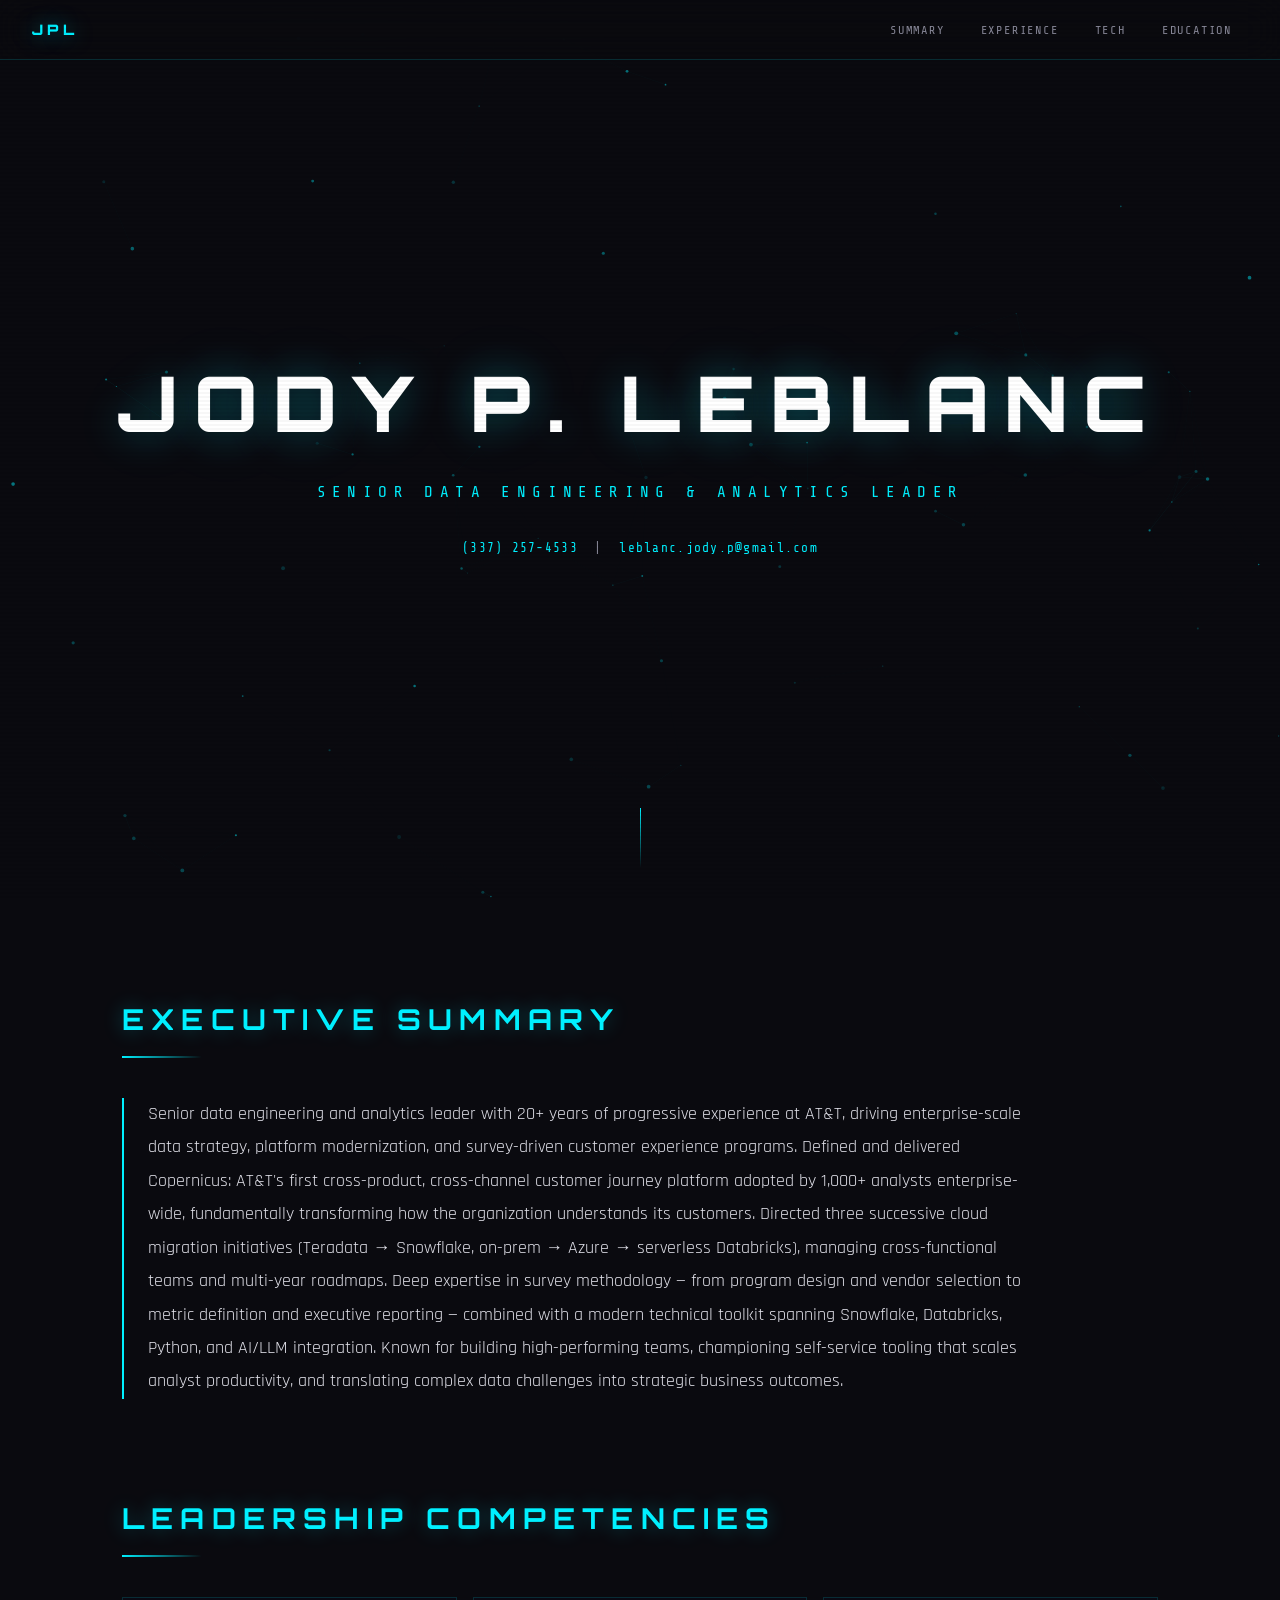
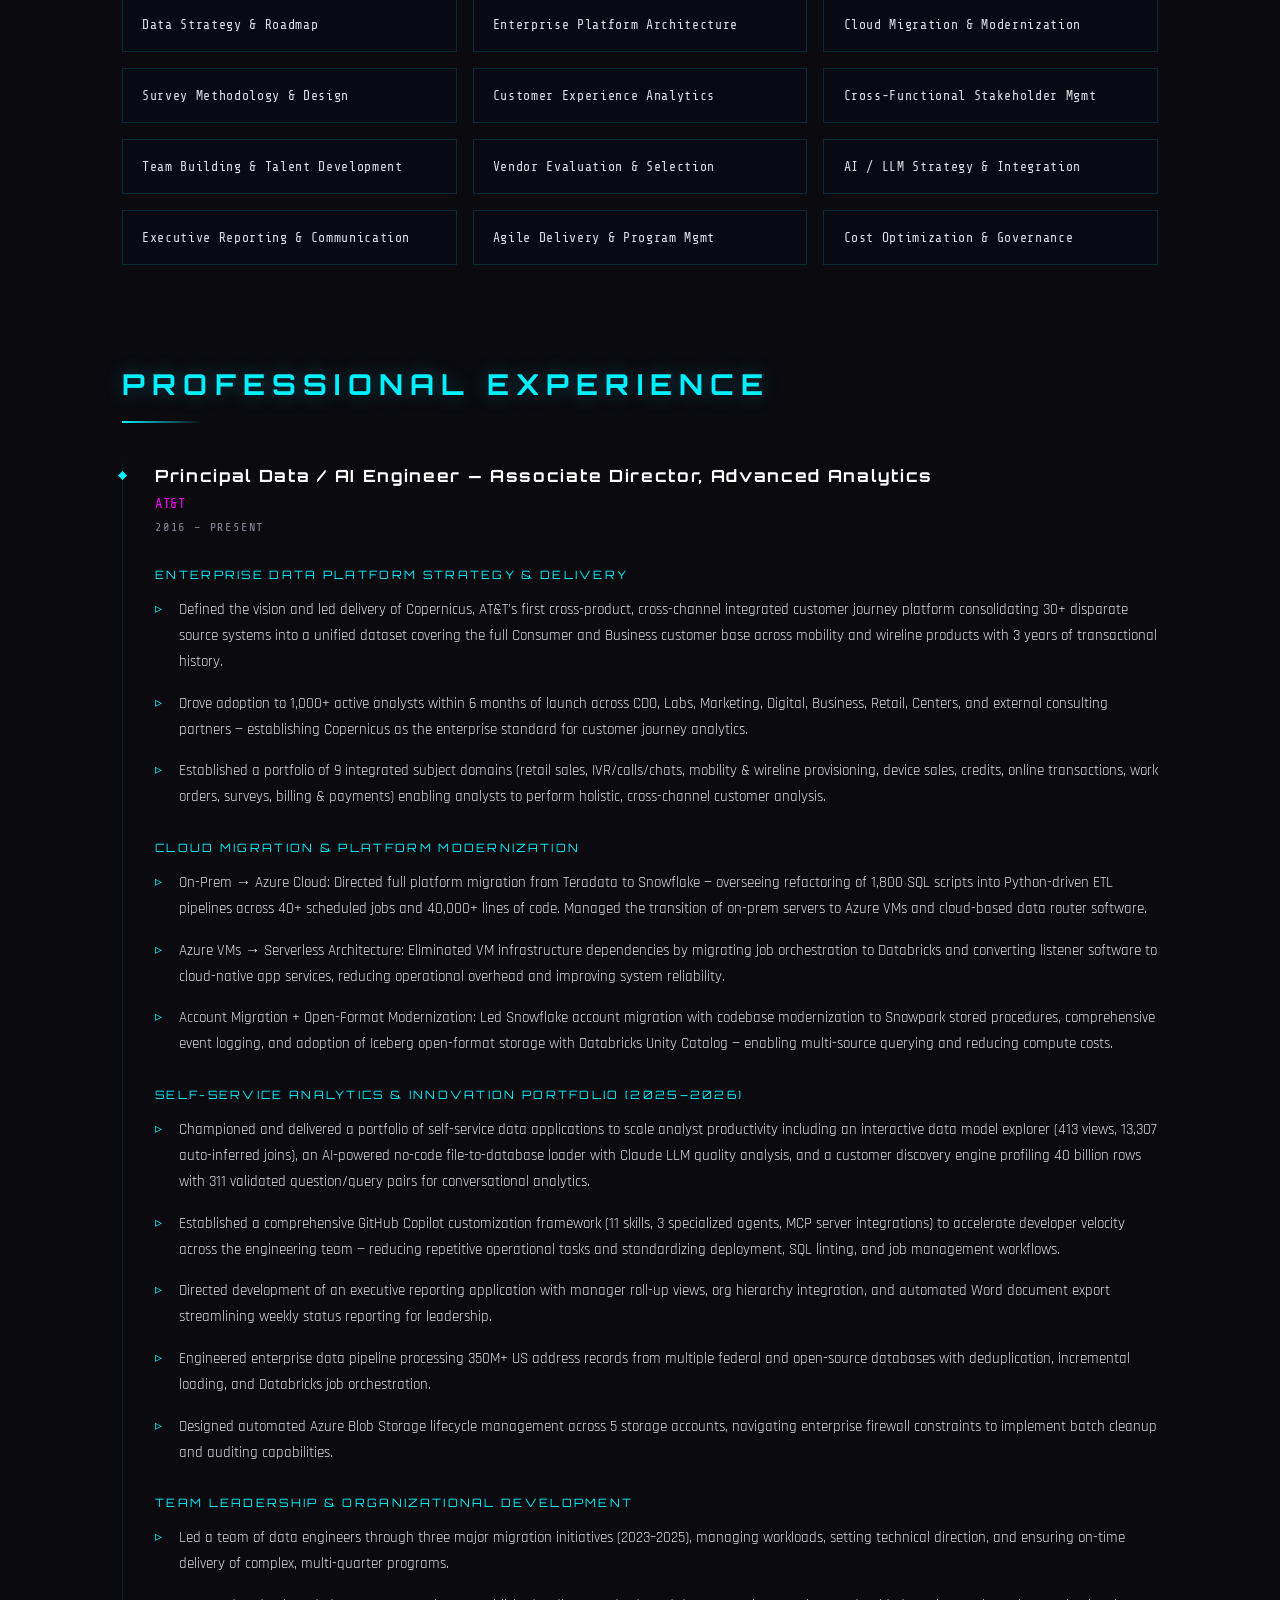
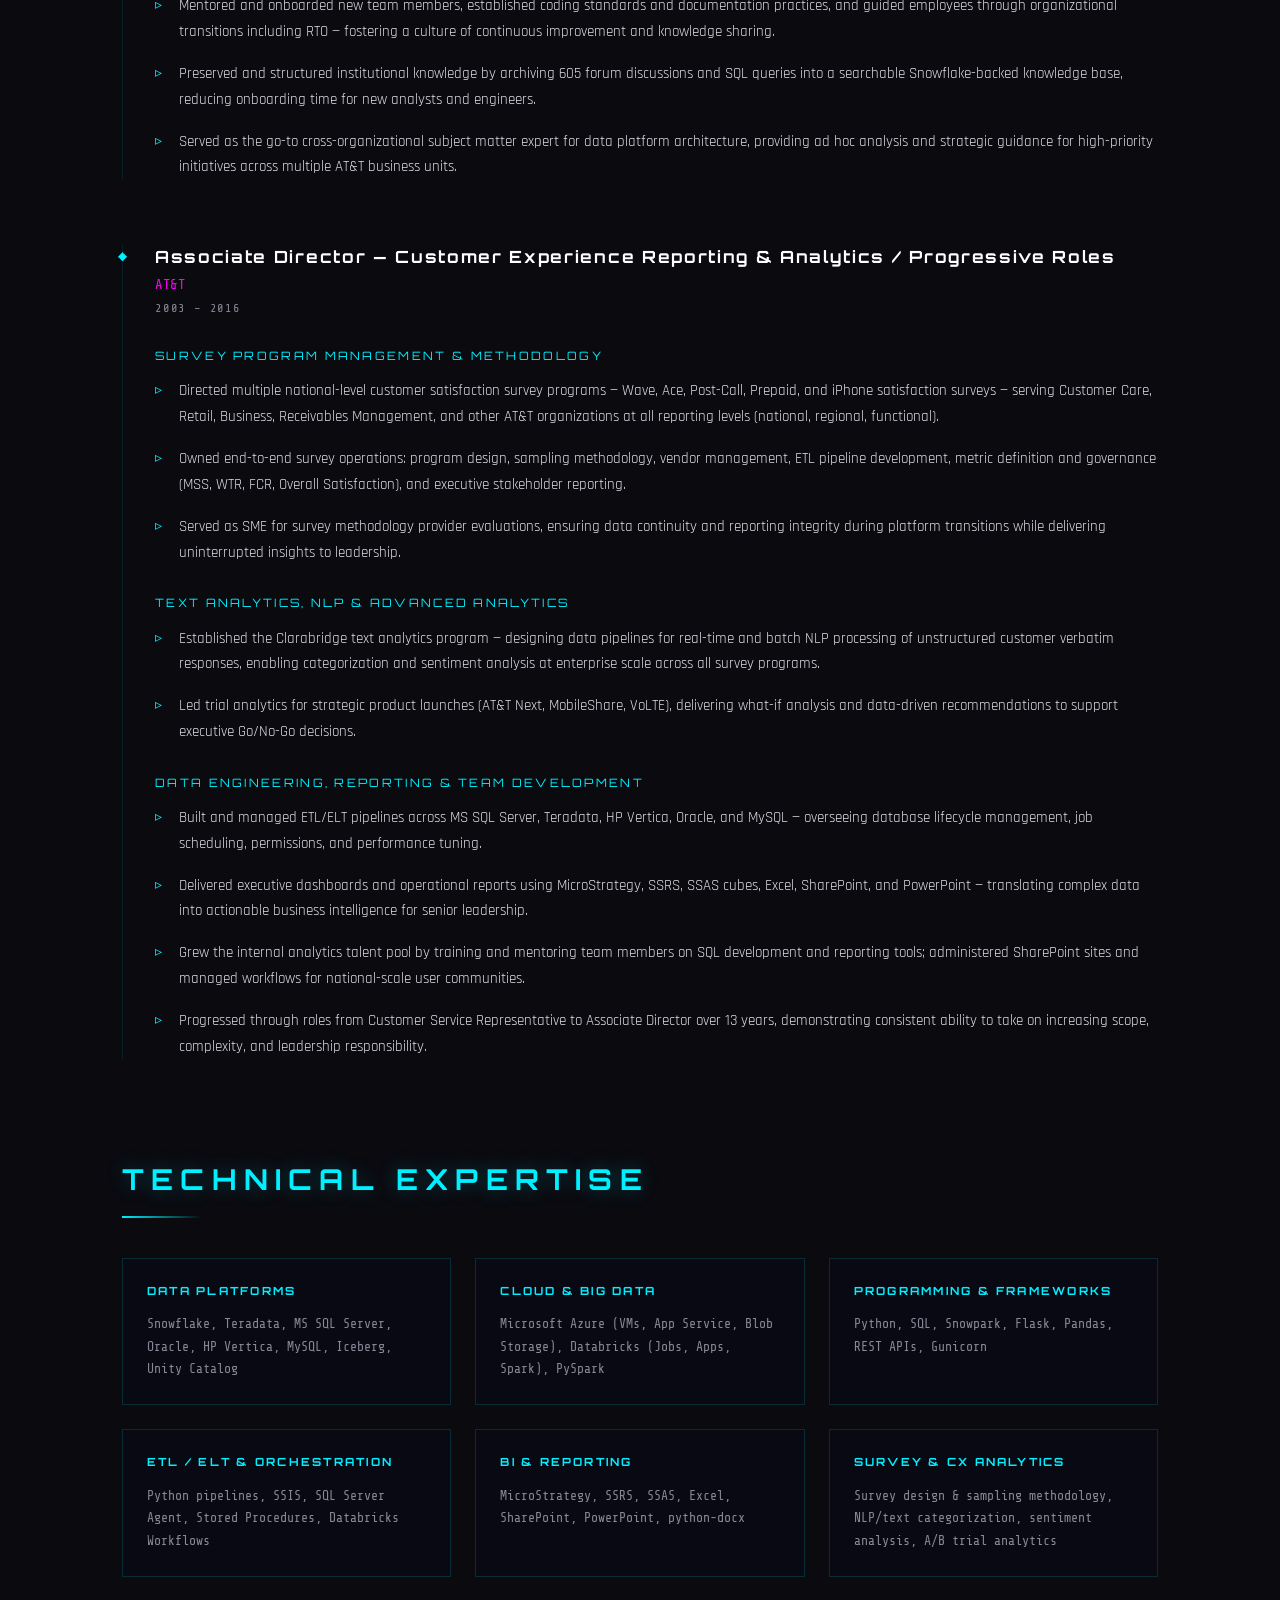
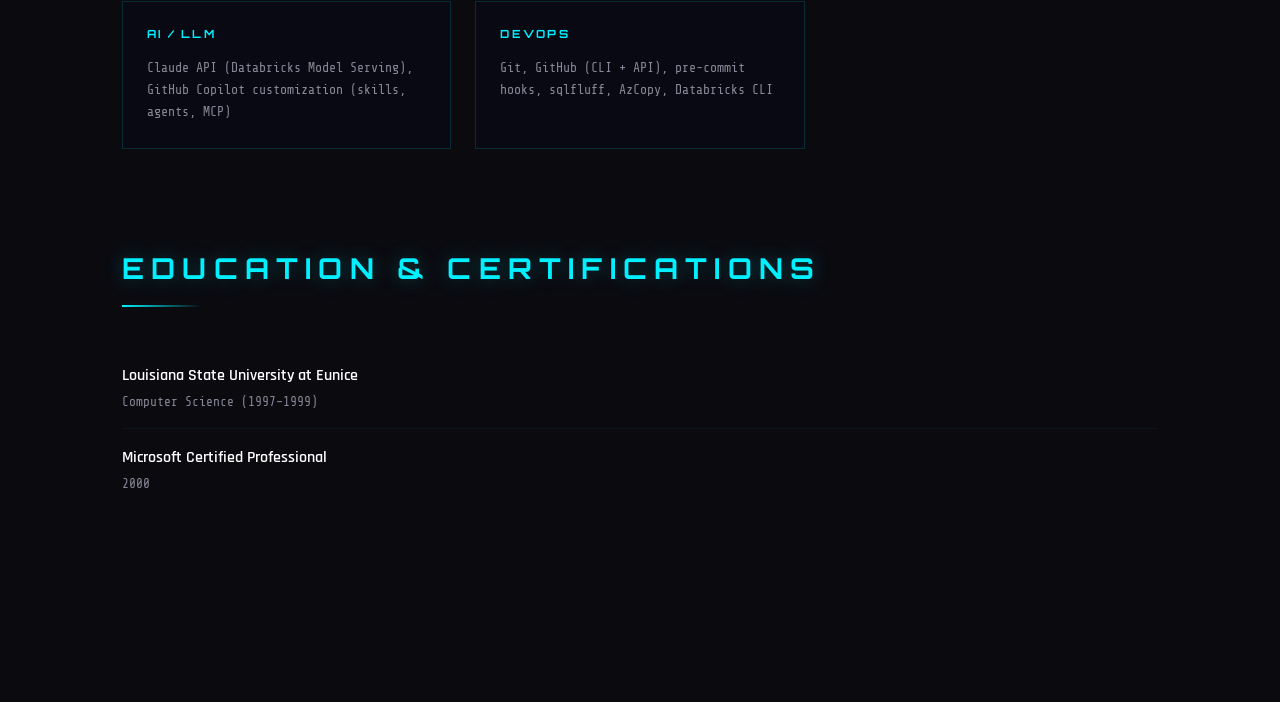
==== projects/website/index.html @ 6512f0c9 "Add website, analysis, and scripts; update ftp_list.ps1 to use FTP_PASS env var" ====
<!DOCTYPE html>
<html lang="en">
<head>
    <meta charset="UTF-8">
    <meta name="viewport" content="width=device-width, initial-scale=1.0">
    <title>JODY P. LEBLANC</title>
    <style>
        @import url('https://fonts.googleapis.com/css2?family=Orbitron:wght@400;700;900&family=Rajdhani:wght@300;400;500;600;700&family=Share+Tech+Mono&display=swap');

        :root {
            --neon-cyan: #00f0ff;
            --neon-magenta: #ff00ff;
            --neon-blue: #4040ff;
            --dark-bg: #0a0a0f;
            --card-bg: rgba(10, 10, 20, 0.85);
            --border-glow: rgba(0, 240, 255, 0.15);
            --text-primary: #e0e0e8;
            --text-dim: #888898;
        }

        * { margin: 0; padding: 0; box-sizing: border-box; }

        html {
            scroll-behavior: smooth;
        }

        body {
            background: var(--dark-bg);
            color: var(--text-primary);
            font-family: 'Rajdhani', sans-serif;
            font-weight: 400;
            line-height: 1.6;
            overflow-x: hidden;
        }

        /* === ANIMATED BACKGROUND === */
        #bg-canvas {
            position: fixed;
            top: 0; left: 0;
            width: 100%; height: 100%;
            z-index: 0;
            pointer-events: none;
        }

        /* === SCANLINE OVERLAY === */
        body::after {
            content: '';
            position: fixed;
            top: 0; left: 0;
            width: 100%; height: 100%;
            background: repeating-linear-gradient(
                0deg,
                transparent,
                transparent 2px,
                rgba(0, 0, 0, 0.03) 2px,
                rgba(0, 0, 0, 0.03) 4px
            );
            pointer-events: none;
            z-index: 1000;
        }

        /* === NAV === */
        nav {
            position: fixed;
            top: 0; left: 0; right: 0;
            z-index: 100;
            background: rgba(10, 10, 15, 0.9);
            backdrop-filter: blur(20px);
            border-bottom: 1px solid var(--border-glow);
            padding: 0 2rem;
            display: flex;
            align-items: center;
            height: 60px;
        }

        nav .logo {
            font-family: 'Orbitron', sans-serif;
            font-weight: 900;
            font-size: 0.9rem;
            letter-spacing: 0.3em;
            color: var(--neon-cyan);
            text-shadow: 0 0 20px rgba(0, 240, 255, 0.5);
            margin-right: auto;
        }

        nav a {
            color: var(--text-dim);
            text-decoration: none;
            font-family: 'Share Tech Mono', monospace;
            font-size: 0.75rem;
            letter-spacing: 0.15em;
            text-transform: uppercase;
            padding: 0.5rem 1rem;
            transition: all 0.3s;
        }

        nav a:hover {
            color: var(--neon-cyan);
            text-shadow: 0 0 10px rgba(0, 240, 255, 0.4);
        }

        /* === HERO === */
        .hero {
            position: relative;
            height: 100vh;
            display: flex;
            flex-direction: column;
            justify-content: center;
            align-items: center;
            text-align: center;
            z-index: 1;
        }

        .hero h1 {
            font-family: 'Orbitron', sans-serif;
            font-weight: 900;
            font-size: clamp(2.5rem, 6vw, 5rem);
            letter-spacing: 0.2em;
            color: #fff;
            text-shadow: 0 0 40px rgba(0, 240, 255, 0.3), 0 0 80px rgba(0, 240, 255, 0.1);
            animation: glitchIn 1.5s ease-out;
        }

        .hero .subtitle {
            font-family: 'Share Tech Mono', monospace;
            font-size: clamp(0.7rem, 1.5vw, 1rem);
            color: var(--neon-cyan);
            letter-spacing: 0.4em;
            margin-top: 1rem;
            opacity: 0;
            animation: fadeUp 1s 0.8s forwards;
        }

        .hero .contact-line {
            font-family: 'Share Tech Mono', monospace;
            font-size: 0.8rem;
            color: var(--text-dim);
            margin-top: 2rem;
            letter-spacing: 0.1em;
            opacity: 0;
            animation: fadeUp 1s 1.2s forwards;
        }

        .hero .contact-line a {
            color: var(--neon-cyan);
            text-decoration: none;
            transition: text-shadow 0.3s;
        }

        .hero .contact-line a:hover {
            text-shadow: 0 0 10px var(--neon-cyan);
        }

        .scroll-indicator {
            position: absolute;
            bottom: 2rem;
            opacity: 0;
            animation: fadeUp 1s 1.8s forwards, float 3s 2.8s infinite;
        }

        .scroll-indicator span {
            display: block;
            width: 1px;
            height: 60px;
            background: linear-gradient(to bottom, var(--neon-cyan), transparent);
            margin: 0 auto;
        }

        /* === SECTIONS === */
        .content {
            position: relative;
            z-index: 1;
            max-width: 1100px;
            margin: 0 auto;
            padding: 0 2rem 6rem;
        }

        section {
            margin-bottom: 6rem;
        }

        .section-label {
            font-family: 'Orbitron', sans-serif;
            font-weight: 700;
            font-size: clamp(1.2rem, 2.5vw, 1.8rem);
            letter-spacing: 0.25em;
            color: var(--neon-cyan);
            text-shadow: 0 0 20px rgba(0, 240, 255, 0.3);
            margin-bottom: 2.5rem;
            position: relative;
            padding-bottom: 1rem;
        }

        .section-label::after {
            content: '';
            position: absolute;
            bottom: 0;
            left: 0;
            width: 80px;
            height: 2px;
            background: linear-gradient(to right, var(--neon-cyan), transparent);
        }

        /* === EXECUTIVE SUMMARY === */
        .summary-text {
            font-size: 1.1rem;
            line-height: 1.9;
            color: var(--text-primary);
            border-left: 2px solid var(--neon-cyan);
            padding-left: 1.5rem;
            max-width: 900px;
        }

        /* === COMPETENCY GRID === */
        .competencies {
            display: grid;
            grid-template-columns: repeat(auto-fit, minmax(260px, 1fr));
            gap: 1rem;
        }

        .competency-item {
            background: var(--card-bg);
            border: 1px solid var(--border-glow);
            padding: 1rem 1.2rem;
            font-family: 'Share Tech Mono', monospace;
            font-size: 0.82rem;
            letter-spacing: 0.05em;
            color: var(--text-primary);
            transition: all 0.3s;
            position: relative;
            overflow: hidden;
        }

        .competency-item::before {
            content: '';
            position: absolute;
            top: 0; left: 0;
            width: 3px; height: 100%;
            background: var(--neon-cyan);
            opacity: 0;
            transition: opacity 0.3s;
        }

        .competency-item:hover {
            border-color: rgba(0, 240, 255, 0.4);
            background: rgba(0, 240, 255, 0.05);
            transform: translateX(4px);
        }

        .competency-item:hover::before {
            opacity: 1;
        }

        /* === EXPERIENCE === */
        .role-block {
            position: relative;
            margin-bottom: 4rem;
            padding-left: 2rem;
            border-left: 1px solid rgba(0, 240, 255, 0.1);
        }

        .role-block::before {
            content: '';
            position: absolute;
            top: 0.5rem;
            left: -5px;
            width: 9px; height: 9px;
            background: var(--neon-cyan);
            box-shadow: 0 0 10px var(--neon-cyan);
            clip-path: polygon(50% 0%, 100% 50%, 50% 100%, 0% 50%);
        }

        .role-title {
            font-family: 'Orbitron', sans-serif;
            font-weight: 700;
            font-size: 1.05rem;
            letter-spacing: 0.1em;
            color: #fff;
        }

        .role-org {
            font-family: 'Share Tech Mono', monospace;
            font-size: 0.85rem;
            color: var(--neon-magenta);
            letter-spacing: 0.05em;
            margin-top: 0.2rem;
        }

        .role-date {
            font-family: 'Share Tech Mono', monospace;
            font-size: 0.75rem;
            color: var(--text-dim);
            letter-spacing: 0.15em;
            margin-top: 0.2rem;
        }

        .role-category {
            font-family: 'Orbitron', sans-serif;
            font-size: 0.72rem;
            letter-spacing: 0.2em;
            color: var(--neon-cyan);
            margin-top: 1.8rem;
            margin-bottom: 0.8rem;
            text-transform: uppercase;
        }

        .role-bullets {
            list-style: none;
            padding: 0;
        }

        .role-bullets li {
            position: relative;
            padding-left: 1.5rem;
            margin-bottom: 1rem;
            font-size: 0.95rem;
            line-height: 1.7;
            color: var(--text-primary);
        }

        .role-bullets li::before {
            content: '▹';
            position: absolute;
            left: 0;
            color: var(--neon-cyan);
            font-size: 0.9rem;
        }

        /* === TECH GRID === */
        .tech-grid {
            display: grid;
            grid-template-columns: repeat(auto-fit, minmax(300px, 1fr));
            gap: 1.5rem;
        }

        .tech-card {
            background: var(--card-bg);
            border: 1px solid var(--border-glow);
            padding: 1.5rem;
            transition: all 0.3s;
        }

        .tech-card:hover {
            border-color: rgba(0, 240, 255, 0.4);
            box-shadow: 0 0 30px rgba(0, 240, 255, 0.05);
        }

        .tech-card h3 {
            font-family: 'Orbitron', sans-serif;
            font-size: 0.7rem;
            letter-spacing: 0.2em;
            color: var(--neon-cyan);
            margin-bottom: 0.8rem;
        }

        .tech-card p {
            font-family: 'Share Tech Mono', monospace;
            font-size: 0.82rem;
            color: var(--text-dim);
            line-height: 1.7;
        }

        /* === EDUCATION === */
        .edu-item {
            padding: 1rem 0;
            border-bottom: 1px solid rgba(0, 240, 255, 0.06);
        }

        .edu-item:last-child {
            border-bottom: none;
        }

        .edu-item .edu-title {
            font-family: 'Rajdhani', sans-serif;
            font-weight: 600;
            font-size: 1rem;
            color: #fff;
        }

        .edu-item .edu-detail {
            font-family: 'Share Tech Mono', monospace;
            font-size: 0.8rem;
            color: var(--text-dim);
            margin-top: 0.2rem;
        }

        /* === ANIMATIONS === */
        @keyframes glitchIn {
            0% { opacity: 0; transform: translateY(30px) skewX(-5deg); filter: blur(10px); }
            60% { opacity: 1; transform: translateY(-5px) skewX(1deg); filter: blur(0); }
            80% { transform: translateY(2px) skewX(-0.5deg); }
            100% { transform: translateY(0) skewX(0); }
        }

        @keyframes fadeUp {
            from { opacity: 0; transform: translateY(20px); }
            to { opacity: 1; transform: translateY(0); }
        }

        @keyframes float {
            0%, 100% { transform: translateY(0); opacity: 0.6; }
            50% { transform: translateY(10px); opacity: 1; }
        }

        /* === SCROLL REVEAL === */
        .reveal {
            opacity: 0;
            transform: translateY(40px);
            transition: opacity 0.8s ease, transform 0.8s ease;
        }

        .reveal.visible {
            opacity: 1;
            transform: translateY(0);
        }

        /* === RESPONSIVE === */
        @media (max-width: 768px) {
            nav { padding: 0 1rem; }
            nav a { font-size: 0.65rem; padding: 0.4rem 0.5rem; }
            .content { padding: 0 1.2rem 4rem; }
            .role-block { padding-left: 1.2rem; }
            .hero h1 { letter-spacing: 0.1em; }
        }

        @media (max-width: 480px) {
            nav .nav-links { display: none; }
            .competencies { grid-template-columns: 1fr; }
            .tech-grid { grid-template-columns: 1fr; }
        }
    </style>
</head>
<body>

<canvas id="bg-canvas"></canvas>

<nav>
    <div class="logo">JPL</div>
    <div class="nav-links">
        <a href="#summary">SUMMARY</a>
        <a href="#experience">EXPERIENCE</a>
        <a href="#tech">TECH</a>
        <a href="#education">EDUCATION</a>
    </div>
</nav>

<!-- HERO -->
<section class="hero">
    <h1>JODY P. LEBLANC</h1>
    <div class="subtitle">SENIOR DATA ENGINEERING &amp; ANALYTICS LEADER</div>
    <div class="contact-line">
        <a href="tel:3372574533">(337) 257-4533</a> &nbsp;|&nbsp;
        <a href="mailto:leblanc.jody.p@gmail.com">leblanc.jody.p@gmail.com</a>
    </div>
    <div class="scroll-indicator"><span></span></div>
</section>

<div class="content">

    <!-- EXECUTIVE SUMMARY -->
    <section id="summary" class="reveal">
        <div class="section-label">EXECUTIVE SUMMARY</div>
        <p class="summary-text">
            Senior data engineering and analytics leader with 20+ years of progressive experience at AT&amp;T, driving enterprise-scale data strategy, platform modernization, and survey-driven customer experience programs. Defined and delivered Copernicus: AT&amp;T's first cross-product, cross-channel customer journey platform adopted by 1,000+ analysts enterprise-wide, fundamentally transforming how the organization understands its customers. Directed three successive cloud migration initiatives (Teradata → Snowflake, on-prem → Azure → serverless Databricks), managing cross-functional teams and multi-year roadmaps. Deep expertise in survey methodology — from program design and vendor selection to metric definition and executive reporting — combined with a modern technical toolkit spanning Snowflake, Databricks, Python, and AI/LLM integration. Known for building high-performing teams, championing self-service tooling that scales analyst productivity, and translating complex data challenges into strategic business outcomes.
        </p>
    </section>

    <!-- LEADERSHIP COMPETENCIES -->
    <section id="competencies" class="reveal">
        <div class="section-label">LEADERSHIP COMPETENCIES</div>
        <div class="competencies">
            <div class="competency-item">Data Strategy &amp; Roadmap</div>
            <div class="competency-item">Enterprise Platform Architecture</div>
            <div class="competency-item">Cloud Migration &amp; Modernization</div>
            <div class="competency-item">Survey Methodology &amp; Design</div>
            <div class="competency-item">Customer Experience Analytics</div>
            <div class="competency-item">Cross-Functional Stakeholder Mgmt</div>
            <div class="competency-item">Team Building &amp; Talent Development</div>
            <div class="competency-item">Vendor Evaluation &amp; Selection</div>
            <div class="competency-item">AI / LLM Strategy &amp; Integration</div>
            <div class="competency-item">Executive Reporting &amp; Communication</div>
            <div class="competency-item">Agile Delivery &amp; Program Mgmt</div>
            <div class="competency-item">Cost Optimization &amp; Governance</div>
        </div>
    </section>

    <!-- PROFESSIONAL EXPERIENCE -->
    <section id="experience" class="reveal">
        <div class="section-label">PROFESSIONAL EXPERIENCE</div>

        <!-- Role 1 -->
        <div class="role-block">
            <div class="role-title">Principal Data / AI Engineer — Associate Director, Advanced Analytics</div>
            <div class="role-org">AT&amp;T</div>
            <div class="role-date">2016 – PRESENT</div>

            <div class="role-category">Enterprise Data Platform Strategy &amp; Delivery</div>
            <ul class="role-bullets">
                <li>Defined the vision and led delivery of Copernicus, AT&amp;T's first cross-product, cross-channel integrated customer journey platform consolidating 30+ disparate source systems into a unified dataset covering the full Consumer and Business customer base across mobility and wireline products with 3 years of transactional history.</li>
                <li>Drove adoption to 1,000+ active analysts within 6 months of launch across CDO, Labs, Marketing, Digital, Business, Retail, Centers, and external consulting partners — establishing Copernicus as the enterprise standard for customer journey analytics.</li>
                <li>Established a portfolio of 9 integrated subject domains (retail sales, IVR/calls/chats, mobility &amp; wireline provisioning, device sales, credits, online transactions, work orders, surveys, billing &amp; payments) enabling analysts to perform holistic, cross-channel customer analysis.</li>
            </ul>

            <div class="role-category">Cloud Migration &amp; Platform Modernization</div>
            <ul class="role-bullets">
                <li>On-Prem → Azure Cloud: Directed full platform migration from Teradata to Snowflake — overseeing refactoring of 1,800 SQL scripts into Python-driven ETL pipelines across 40+ scheduled jobs and 40,000+ lines of code. Managed the transition of on-prem servers to Azure VMs and cloud-based data router software.</li>
                <li>Azure VMs → Serverless Architecture: Eliminated VM infrastructure dependencies by migrating job orchestration to Databricks and converting listener software to cloud-native app services, reducing operational overhead and improving system reliability.</li>
                <li>Account Migration + Open-Format Modernization: Led Snowflake account migration with codebase modernization to Snowpark stored procedures, comprehensive event logging, and adoption of Iceberg open-format storage with Databricks Unity Catalog — enabling multi-source querying and reducing compute costs.</li>
            </ul>

            <div class="role-category">Self-Service Analytics &amp; Innovation Portfolio (2025–2026)</div>
            <ul class="role-bullets">
                <li>Championed and delivered a portfolio of self-service data applications to scale analyst productivity including an interactive data model explorer (413 views, 13,307 auto-inferred joins), an AI-powered no-code file-to-database loader with Claude LLM quality analysis, and a customer discovery engine profiling 40 billion rows with 311 validated question/query pairs for conversational analytics.</li>
                <li>Established a comprehensive GitHub Copilot customization framework (11 skills, 3 specialized agents, MCP server integrations) to accelerate developer velocity across the engineering team — reducing repetitive operational tasks and standardizing deployment, SQL linting, and job management workflows.</li>
                <li>Directed development of an executive reporting application with manager roll-up views, org hierarchy integration, and automated Word document export streamlining weekly status reporting for leadership.</li>
                <li>Engineered enterprise data pipeline processing 350M+ US address records from multiple federal and open-source databases with deduplication, incremental loading, and Databricks job orchestration.</li>
                <li>Designed automated Azure Blob Storage lifecycle management across 5 storage accounts, navigating enterprise firewall constraints to implement batch cleanup and auditing capabilities.</li>
            </ul>

            <div class="role-category">Team Leadership &amp; Organizational Development</div>
            <ul class="role-bullets">
                <li>Led a team of data engineers through three major migration initiatives (2023–2025), managing workloads, setting technical direction, and ensuring on-time delivery of complex, multi-quarter programs.</li>
                <li>Mentored and onboarded new team members, established coding standards and documentation practices, and guided employees through organizational transitions including RTO — fostering a culture of continuous improvement and knowledge sharing.</li>
                <li>Preserved and structured institutional knowledge by archiving 605 forum discussions and SQL queries into a searchable Snowflake-backed knowledge base, reducing onboarding time for new analysts and engineers.</li>
                <li>Served as the go-to cross-organizational subject matter expert for data platform architecture, providing ad hoc analysis and strategic guidance for high-priority initiatives across multiple AT&amp;T business units.</li>
            </ul>
        </div>

        <!-- Role 2 -->
        <div class="role-block">
            <div class="role-title">Associate Director — Customer Experience Reporting &amp; Analytics / Progressive Roles</div>
            <div class="role-org">AT&amp;T</div>
            <div class="role-date">2003 – 2016</div>

            <div class="role-category">Survey Program Management &amp; Methodology</div>
            <ul class="role-bullets">
                <li>Directed multiple national-level customer satisfaction survey programs — Wave, Ace, Post-Call, Prepaid, and iPhone satisfaction surveys — serving Customer Care, Retail, Business, Receivables Management, and other AT&amp;T organizations at all reporting levels (national, regional, functional).</li>
                <li>Owned end-to-end survey operations: program design, sampling methodology, vendor management, ETL pipeline development, metric definition and governance (MSS, WTR, FCR, Overall Satisfaction), and executive stakeholder reporting.</li>
                <li>Served as SME for survey methodology provider evaluations, ensuring data continuity and reporting integrity during platform transitions while delivering uninterrupted insights to leadership.</li>
            </ul>

            <div class="role-category">Text Analytics, NLP &amp; Advanced Analytics</div>
            <ul class="role-bullets">
                <li>Established the Clarabridge text analytics program — designing data pipelines for real-time and batch NLP processing of unstructured customer verbatim responses, enabling categorization and sentiment analysis at enterprise scale across all survey programs.</li>
                <li>Led trial analytics for strategic product launches (AT&amp;T Next, MobileShare, VoLTE), delivering what-if analysis and data-driven recommendations to support executive Go/No-Go decisions.</li>
            </ul>

            <div class="role-category">Data Engineering, Reporting &amp; Team Development</div>
            <ul class="role-bullets">
                <li>Built and managed ETL/ELT pipelines across MS SQL Server, Teradata, HP Vertica, Oracle, and MySQL — overseeing database lifecycle management, job scheduling, permissions, and performance tuning.</li>
                <li>Delivered executive dashboards and operational reports using MicroStrategy, SSRS, SSAS cubes, Excel, SharePoint, and PowerPoint — translating complex data into actionable business intelligence for senior leadership.</li>
                <li>Grew the internal analytics talent pool by training and mentoring team members on SQL development and reporting tools; administered SharePoint sites and managed workflows for national-scale user communities.</li>
                <li>Progressed through roles from Customer Service Representative to Associate Director over 13 years, demonstrating consistent ability to take on increasing scope, complexity, and leadership responsibility.</li>
            </ul>
        </div>
    </section>

    <!-- TECHNICAL EXPERTISE -->
    <section id="tech" class="reveal">
        <div class="section-label">TECHNICAL EXPERTISE</div>
        <div class="tech-grid">
            <div class="tech-card">
                <h3>DATA PLATFORMS</h3>
                <p>Snowflake, Teradata, MS SQL Server, Oracle, HP Vertica, MySQL, Iceberg, Unity Catalog</p>
            </div>
            <div class="tech-card">
                <h3>CLOUD &amp; BIG DATA</h3>
                <p>Microsoft Azure (VMs, App Service, Blob Storage), Databricks (Jobs, Apps, Spark), PySpark</p>
            </div>
            <div class="tech-card">
                <h3>PROGRAMMING &amp; FRAMEWORKS</h3>
                <p>Python, SQL, Snowpark, Flask, Pandas, REST APIs, Gunicorn</p>
            </div>
            <div class="tech-card">
                <h3>ETL / ELT &amp; ORCHESTRATION</h3>
                <p>Python pipelines, SSIS, SQL Server Agent, Stored Procedures, Databricks Workflows</p>
            </div>
            <div class="tech-card">
                <h3>BI &amp; REPORTING</h3>
                <p>MicroStrategy, SSRS, SSAS, Excel, SharePoint, PowerPoint, python-docx</p>
            </div>
            <div class="tech-card">
                <h3>SURVEY &amp; CX ANALYTICS</h3>
                <p>Survey design &amp; sampling methodology, NLP/text categorization, sentiment analysis, A/B trial analytics</p>
            </div>
            <div class="tech-card">
                <h3>AI / LLM</h3>
                <p>Claude API (Databricks Model Serving), GitHub Copilot customization (skills, agents, MCP)</p>
            </div>
            <div class="tech-card">
                <h3>DEVOPS</h3>
                <p>Git, GitHub (CLI + API), pre-commit hooks, sqlfluff, AzCopy, Databricks CLI</p>
            </div>
        </div>
    </section>

    <!-- EDUCATION -->
    <section id="education" class="reveal">
        <div class="section-label">EDUCATION &amp; CERTIFICATIONS</div>
        <div class="edu-item">
            <div class="edu-title">Louisiana State University at Eunice</div>
            <div class="edu-detail">Computer Science (1997–1999)</div>
        </div>
        <div class="edu-item">
            <div class="edu-title">Microsoft Certified Professional</div>
            <div class="edu-detail">2000</div>
        </div>
    </section>

</div>

<script>
// === ANIMATED PARTICLE BACKGROUND ===
const canvas = document.getElementById('bg-canvas');
const ctx = canvas.getContext('2d');
let particles = [];
let w, h;

function resize() {
    w = canvas.width = window.innerWidth;
    h = canvas.height = window.innerHeight;
}
resize();
window.addEventListener('resize', resize);

class Particle {
    constructor() {
        this.reset();
    }
    reset() {
        this.x = Math.random() * w;
        this.y = Math.random() * h;
        this.vx = (Math.random() - 0.5) * 0.3;
        this.vy = (Math.random() - 0.5) * 0.3;
        this.size = Math.random() * 1.5 + 0.5;
        this.alpha = Math.random() * 0.4 + 0.1;
    }
    update() {
        this.x += this.vx;
        this.y += this.vy;
        if (this.x < 0 || this.x > w) this.vx *= -1;
        if (this.y < 0 || this.y > h) this.vy *= -1;
    }
    draw() {
        ctx.beginPath();
        ctx.arc(this.x, this.y, this.size, 0, Math.PI * 2);
        ctx.fillStyle = `rgba(0, 240, 255, ${this.alpha})`;
        ctx.fill();
    }
}

for (let i = 0; i < 80; i++) particles.push(new Particle());

function connectParticles() {
    for (let i = 0; i < particles.length; i++) {
        for (let j = i + 1; j < particles.length; j++) {
            const dx = particles[i].x - particles[j].x;
            const dy = particles[i].y - particles[j].y;
            const dist = Math.sqrt(dx * dx + dy * dy);
            if (dist < 150) {
                ctx.beginPath();
                ctx.moveTo(particles[i].x, particles[i].y);
                ctx.lineTo(particles[j].x, particles[j].y);
                ctx.strokeStyle = `rgba(0, 240, 255, ${0.06 * (1 - dist / 150)})`;
                ctx.lineWidth = 0.5;
                ctx.stroke();
            }
        }
    }
}

function animate() {
    ctx.clearRect(0, 0, w, h);
    particles.forEach(p => { p.update(); p.draw(); });
    connectParticles();
    requestAnimationFrame(animate);
}
animate();

// === SCROLL REVEAL ===
const revealElements = document.querySelectorAll('.reveal');
const observer = new IntersectionObserver((entries) => {
    entries.forEach(entry => {
        if (entry.isIntersecting) {
            entry.target.classList.add('visible');
        }
    });
}, { threshold: 0.1 });

revealElements.forEach(el => observer.observe(el));
</script>

</body>
</html>
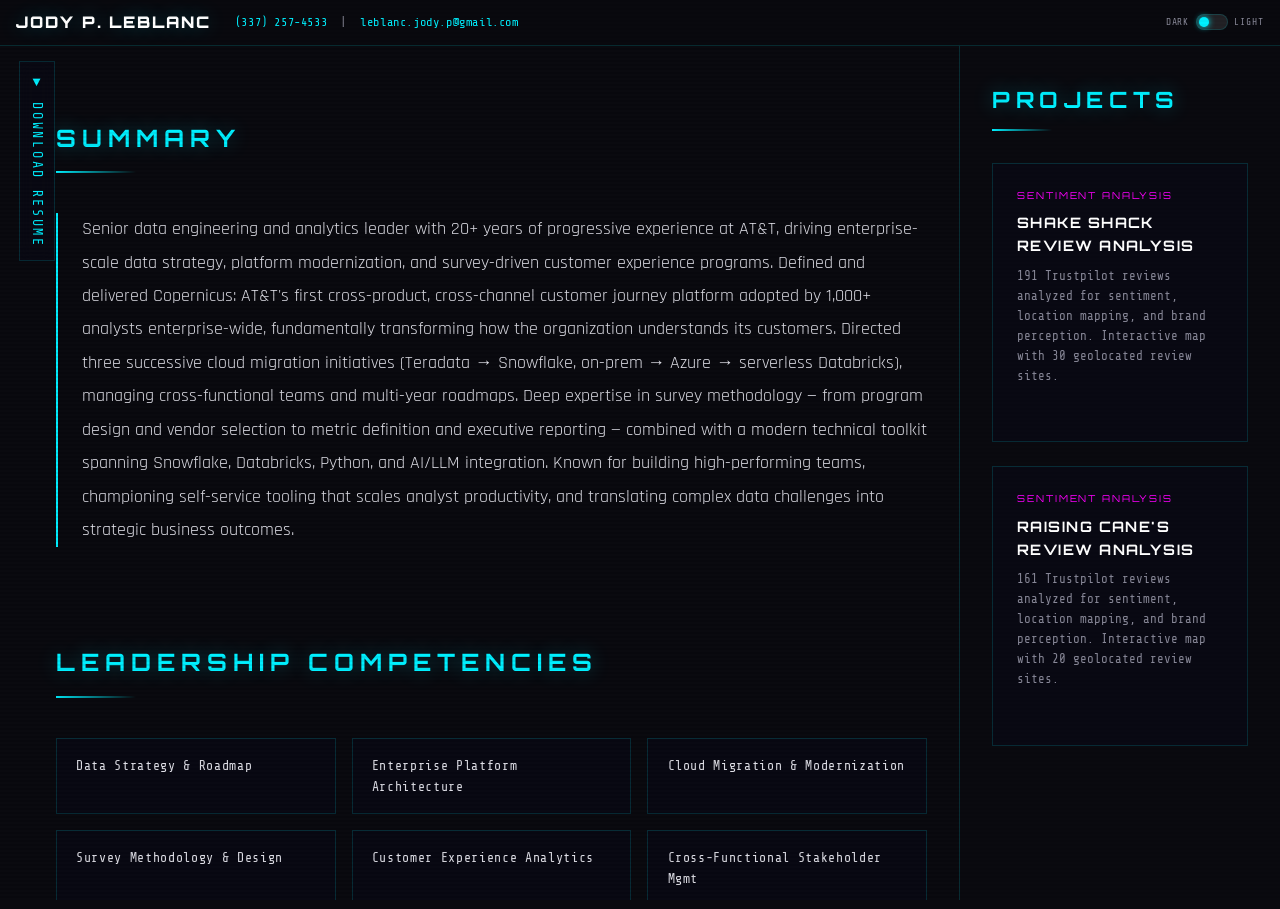
==== commit 33809f9d: "Update website and project assets" ====
--- a/projects/website/index.html
+++ b/projects/website/index.html
@@ -10,7 +10,6 @@
         :root {
             --neon-cyan: #00f0ff;
             --neon-magenta: #ff00ff;
-            --neon-blue: #4040ff;
             --dark-bg: #0a0a0f;
             --card-bg: rgba(10, 10, 20, 0.85);
             --border-glow: rgba(0, 240, 255, 0.15);
@@ -18,11 +17,24 @@
             --text-dim: #888898;
         }
 
+        body.light-mode {
+            --neon-cyan: #0077aa;
+            --neon-magenta: #aa0077;
+            --dark-bg: #f0f0f5;
+            --card-bg: rgba(255, 255, 255, 0.9);
+            --border-glow: rgba(0, 119, 170, 0.2);
+            --text-primary: #1a1a2e;
+            --text-dim: #555566;
+        }
+
+        body.light-mode .top-bar { background: rgba(240, 240, 245, 0.95); }
+        body.light-mode .top-bar h1 { color: #1a1a2e; }
+        body.light-mode .project-card .card-title { color: #1a1a2e; }
+        body.light-mode::after { display: none; }
+
         * { margin: 0; padding: 0; box-sizing: border-box; }
 
-        html {
-            scroll-behavior: smooth;
-        }
+        html { scroll-behavior: smooth; }
 
         body {
             background: var(--dark-bg);
@@ -33,205 +45,125 @@
             overflow-x: hidden;
         }
 
-        /* === ANIMATED BACKGROUND === */
-        #bg-canvas {
-            position: fixed;
-            top: 0; left: 0;
-            width: 100%; height: 100%;
-            z-index: 0;
-            pointer-events: none;
-        }
-
         /* === SCANLINE OVERLAY === */
         body::after {
             content: '';
             position: fixed;
             top: 0; left: 0;
             width: 100%; height: 100%;
-            background: repeating-linear-gradient(
-                0deg,
-                transparent,
-                transparent 2px,
-                rgba(0, 0, 0, 0.03) 2px,
-                rgba(0, 0, 0, 0.03) 4px
-            );
+            background: repeating-linear-gradient(0deg, transparent, transparent 2px, rgba(0,0,0,0.03) 2px, rgba(0,0,0,0.03) 4px);
             pointer-events: none;
             z-index: 1000;
         }
 
-        /* === NAV === */
-        nav {
+        /* === TOP BAR === */
+        .top-bar {
             position: fixed;
-            top: 0; left: 0; right: 0;
+            top: 0; left: 0;
+            width: 100%;
             z-index: 100;
-            background: rgba(10, 10, 15, 0.9);
-            backdrop-filter: blur(20px);
+            display: flex;
+            flex-wrap: wrap;
+            align-items: center;
+            gap: 0.4rem 1.5rem;
+            padding: 0.6rem 1rem;
+            background: rgba(10, 10, 15, 0.92);
+            backdrop-filter: blur(10px);
             border-bottom: 1px solid var(--border-glow);
-            padding: 0 2rem;
-            display: flex;
-            align-items: center;
-            height: 60px;
-        }
-
-        nav .logo {
+        }
+
+        .top-bar h1 {
             font-family: 'Orbitron', sans-serif;
             font-weight: 900;
-            font-size: 0.9rem;
-            letter-spacing: 0.3em;
-            color: var(--neon-cyan);
-            text-shadow: 0 0 20px rgba(0, 240, 255, 0.5);
-            margin-right: auto;
-        }
-
-        nav a {
+            font-size: clamp(0.65rem, 1.4vw, 1rem);
+            letter-spacing: 0.12em;
+            color: #fff;
+            text-shadow: 0 0 20px rgba(0, 240, 255, 0.3);
+        }
+
+        .top-bar .contact-line {
+            font-family: 'Share Tech Mono', monospace;
+            font-size: clamp(0.6rem, 1.2vw, 0.75rem);
             color: var(--text-dim);
-            text-decoration: none;
-            font-family: 'Share Tech Mono', monospace;
-            font-size: 0.75rem;
-            letter-spacing: 0.15em;
-            text-transform: uppercase;
-            padding: 0.5rem 1rem;
-            transition: all 0.3s;
-        }
-
-        nav a:hover {
-            color: var(--neon-cyan);
-            text-shadow: 0 0 10px rgba(0, 240, 255, 0.4);
-        }
-
-        /* === HERO === */
-        .hero {
-            position: relative;
-            height: 100vh;
-            display: flex;
-            flex-direction: column;
-            justify-content: center;
-            align-items: center;
-            text-align: center;
-            z-index: 1;
-        }
-
-        .hero h1 {
-            font-family: 'Orbitron', sans-serif;
-            font-weight: 900;
-            font-size: clamp(2.5rem, 6vw, 5rem);
-            letter-spacing: 0.2em;
-            color: #fff;
-            text-shadow: 0 0 40px rgba(0, 240, 255, 0.3), 0 0 80px rgba(0, 240, 255, 0.1);
-            animation: glitchIn 1.5s ease-out;
-        }
-
-        .hero .subtitle {
-            font-family: 'Share Tech Mono', monospace;
-            font-size: clamp(0.7rem, 1.5vw, 1rem);
-            color: var(--neon-cyan);
-            letter-spacing: 0.4em;
-            margin-top: 1rem;
-            opacity: 0;
-            animation: fadeUp 1s 0.8s forwards;
-        }
-
-        .hero .contact-line {
-            font-family: 'Share Tech Mono', monospace;
-            font-size: 0.8rem;
-            color: var(--text-dim);
-            margin-top: 2rem;
-            letter-spacing: 0.1em;
-            opacity: 0;
-            animation: fadeUp 1s 1.2s forwards;
-        }
-
-        .hero .contact-line a {
+            letter-spacing: 0.05em;
+        }
+
+        .top-bar .contact-line a {
             color: var(--neon-cyan);
             text-decoration: none;
             transition: text-shadow 0.3s;
         }
 
-        .hero .contact-line a:hover {
+        .top-bar .contact-line a:hover {
             text-shadow: 0 0 10px var(--neon-cyan);
         }
 
-        .scroll-indicator {
-            position: absolute;
-            bottom: 2rem;
-            opacity: 0;
-            animation: fadeUp 1s 1.8s forwards, float 3s 2.8s infinite;
-        }
-
-        .scroll-indicator span {
-            display: block;
-            width: 1px;
-            height: 60px;
-            background: linear-gradient(to bottom, var(--neon-cyan), transparent);
-            margin: 0 auto;
-        }
-
-        /* === SECTIONS === */
-        .content {
-            position: relative;
-            z-index: 1;
-            max-width: 1100px;
-            margin: 0 auto;
-            padding: 0 2rem 6rem;
-        }
-
-        section {
-            margin-bottom: 6rem;
-        }
-
-        .section-label {
+        /* === LAYOUT === */
+        .layout {
+            display: flex;
+            margin-top: 42px; /* top-bar height */
+            height: calc(100vh - 42px);
+        }
+
+        /* === LEFT PANEL — RESUME === */
+        .panel-resume {
+            flex: 0 0 75%;
+            border-right: 1px solid var(--border-glow);
+        }
+
+        .panel-resume iframe {
+            width: 100%;
+            height: 100%;
+            border: none;
+        }
+
+        /* === RIGHT PANEL — PROJECTS === */
+        .panel-projects {
+            flex: 1;
+            overflow-y: auto;
+            padding: 2.5rem 2rem;
+            min-width: 0;
+        }
+
+        .panel-projects::-webkit-scrollbar { width: 4px; }
+        .panel-projects::-webkit-scrollbar-track { background: transparent; }
+        .panel-projects::-webkit-scrollbar-thumb { background: rgba(0, 240, 255, 0.2); border-radius: 2px; }
+
+        .projects-header {
             font-family: 'Orbitron', sans-serif;
             font-weight: 700;
-            font-size: clamp(1.2rem, 2.5vw, 1.8rem);
+            font-size: clamp(1rem, 2vw, 1.4rem);
             letter-spacing: 0.25em;
             color: var(--neon-cyan);
             text-shadow: 0 0 20px rgba(0, 240, 255, 0.3);
-            margin-bottom: 2.5rem;
+            margin-bottom: 2rem;
+            padding-bottom: 0.8rem;
             position: relative;
-            padding-bottom: 1rem;
-        }
-
-        .section-label::after {
+        }
+
+        .projects-header::after {
             content: '';
             position: absolute;
-            bottom: 0;
-            left: 0;
-            width: 80px;
-            height: 2px;
+            bottom: 0; left: 0;
+            width: 60px; height: 2px;
             background: linear-gradient(to right, var(--neon-cyan), transparent);
         }
 
-        /* === EXECUTIVE SUMMARY === */
-        .summary-text {
-            font-size: 1.1rem;
-            line-height: 1.9;
-            color: var(--text-primary);
-            border-left: 2px solid var(--neon-cyan);
-            padding-left: 1.5rem;
-            max-width: 900px;
-        }
-
-        /* === COMPETENCY GRID === */
-        .competencies {
-            display: grid;
-            grid-template-columns: repeat(auto-fit, minmax(260px, 1fr));
-            gap: 1rem;
-        }
-
-        .competency-item {
+        /* === PROJECT CARDS === */
+        .project-card {
+            display: block;
             background: var(--card-bg);
             border: 1px solid var(--border-glow);
-            padding: 1rem 1.2rem;
-            font-family: 'Share Tech Mono', monospace;
-            font-size: 0.82rem;
-            letter-spacing: 0.05em;
+            padding: 1.5rem;
+            margin-bottom: 1.5rem;
+            text-decoration: none;
             color: var(--text-primary);
             transition: all 0.3s;
             position: relative;
             overflow: hidden;
         }
 
-        .competency-item::before {
+        .project-card::before {
             content: '';
             position: absolute;
             top: 0; left: 0;
@@ -241,454 +173,192 @@
             transition: opacity 0.3s;
         }
 
-        .competency-item:hover {
+        .project-card:hover {
             border-color: rgba(0, 240, 255, 0.4);
-            background: rgba(0, 240, 255, 0.05);
+            background: rgba(0, 240, 255, 0.04);
             transform: translateX(4px);
         }
 
-        .competency-item:hover::before {
-            opacity: 1;
-        }
-
-        /* === EXPERIENCE === */
-        .role-block {
+        .project-card:hover::before { opacity: 1; }
+
+        .project-card .card-tag {
+            font-family: 'Orbitron', sans-serif;
+            font-size: 0.6rem;
+            letter-spacing: 0.2em;
+            color: var(--neon-magenta);
+            text-transform: uppercase;
+            margin-bottom: 0.5rem;
+        }
+
+        .project-card .card-title {
+            font-family: 'Orbitron', sans-serif;
+            font-weight: 700;
+            font-size: 0.9rem;
+            letter-spacing: 0.1em;
+            color: #fff;
+            margin-bottom: 0.6rem;
+        }
+
+        .project-card .card-desc {
+            font-family: 'Share Tech Mono', monospace;
+            font-size: 0.78rem;
+            color: var(--text-dim);
+            line-height: 1.6;
+        }
+
+        .project-card .card-arrow {
+            font-family: 'Share Tech Mono', monospace;
+            font-size: 0.7rem;
+            color: var(--neon-cyan);
+            margin-top: 0.8rem;
+            letter-spacing: 0.1em;
+            opacity: 0;
+            transition: opacity 0.3s;
+        }
+
+        .project-card:hover .card-arrow { opacity: 1; }
+
+
+
+        /* === THEME TOGGLE === */
+        .theme-toggle {
+            margin-left: auto;
+            display: flex;
+            align-items: center;
+            gap: 0.4rem;
+        }
+
+        .theme-toggle-label {
+            font-family: 'Share Tech Mono', monospace;
+            font-size: 0.6rem;
+            letter-spacing: 0.1em;
+            color: var(--text-dim);
+        }
+
+        .theme-toggle-switch {
             position: relative;
-            margin-bottom: 4rem;
-            padding-left: 2rem;
-            border-left: 1px solid rgba(0, 240, 255, 0.1);
-        }
-
-        .role-block::before {
+            width: 32px;
+            height: 16px;
+            cursor: pointer;
+        }
+
+        .theme-toggle-switch input {
+            opacity: 0;
+            width: 0;
+            height: 0;
+        }
+
+        .theme-toggle-slider {
+            position: absolute;
+            top: 0; left: 0; right: 0; bottom: 0;
+            background: rgba(255, 255, 255, 0.1);
+            border: 1px solid var(--border-glow);
+            border-radius: 16px;
+            transition: all 0.3s;
+        }
+
+        .theme-toggle-slider::before {
             content: '';
             position: absolute;
-            top: 0.5rem;
-            left: -5px;
-            width: 9px; height: 9px;
+            width: 10px;
+            height: 10px;
+            left: 2px;
+            bottom: 2px;
             background: var(--neon-cyan);
-            box-shadow: 0 0 10px var(--neon-cyan);
-            clip-path: polygon(50% 0%, 100% 50%, 50% 100%, 0% 50%);
-        }
-
-        .role-title {
-            font-family: 'Orbitron', sans-serif;
-            font-weight: 700;
-            font-size: 1.05rem;
-            letter-spacing: 0.1em;
-            color: #fff;
-        }
-
-        .role-org {
-            font-family: 'Share Tech Mono', monospace;
-            font-size: 0.85rem;
-            color: var(--neon-magenta);
-            letter-spacing: 0.05em;
-            margin-top: 0.2rem;
-        }
-
-        .role-date {
-            font-family: 'Share Tech Mono', monospace;
-            font-size: 0.75rem;
-            color: var(--text-dim);
-            letter-spacing: 0.15em;
-            margin-top: 0.2rem;
-        }
-
-        .role-category {
-            font-family: 'Orbitron', sans-serif;
-            font-size: 0.72rem;
-            letter-spacing: 0.2em;
-            color: var(--neon-cyan);
-            margin-top: 1.8rem;
-            margin-bottom: 0.8rem;
-            text-transform: uppercase;
-        }
-
-        .role-bullets {
-            list-style: none;
-            padding: 0;
-        }
-
-        .role-bullets li {
-            position: relative;
-            padding-left: 1.5rem;
-            margin-bottom: 1rem;
-            font-size: 0.95rem;
-            line-height: 1.7;
-            color: var(--text-primary);
-        }
-
-        .role-bullets li::before {
-            content: '▹';
-            position: absolute;
-            left: 0;
-            color: var(--neon-cyan);
-            font-size: 0.9rem;
-        }
-
-        /* === TECH GRID === */
-        .tech-grid {
-            display: grid;
-            grid-template-columns: repeat(auto-fit, minmax(300px, 1fr));
-            gap: 1.5rem;
-        }
-
-        .tech-card {
-            background: var(--card-bg);
-            border: 1px solid var(--border-glow);
-            padding: 1.5rem;
-            transition: all 0.3s;
-        }
-
-        .tech-card:hover {
-            border-color: rgba(0, 240, 255, 0.4);
-            box-shadow: 0 0 30px rgba(0, 240, 255, 0.05);
-        }
-
-        .tech-card h3 {
-            font-family: 'Orbitron', sans-serif;
-            font-size: 0.7rem;
-            letter-spacing: 0.2em;
-            color: var(--neon-cyan);
-            margin-bottom: 0.8rem;
-        }
-
-        .tech-card p {
-            font-family: 'Share Tech Mono', monospace;
-            font-size: 0.82rem;
-            color: var(--text-dim);
-            line-height: 1.7;
-        }
-
-        /* === EDUCATION === */
-        .edu-item {
-            padding: 1rem 0;
-            border-bottom: 1px solid rgba(0, 240, 255, 0.06);
-        }
-
-        .edu-item:last-child {
-            border-bottom: none;
-        }
-
-        .edu-item .edu-title {
-            font-family: 'Rajdhani', sans-serif;
-            font-weight: 600;
-            font-size: 1rem;
-            color: #fff;
-        }
-
-        .edu-item .edu-detail {
-            font-family: 'Share Tech Mono', monospace;
-            font-size: 0.8rem;
-            color: var(--text-dim);
-            margin-top: 0.2rem;
-        }
-
-        /* === ANIMATIONS === */
-        @keyframes glitchIn {
-            0% { opacity: 0; transform: translateY(30px) skewX(-5deg); filter: blur(10px); }
-            60% { opacity: 1; transform: translateY(-5px) skewX(1deg); filter: blur(0); }
-            80% { transform: translateY(2px) skewX(-0.5deg); }
-            100% { transform: translateY(0) skewX(0); }
-        }
-
-        @keyframes fadeUp {
-            from { opacity: 0; transform: translateY(20px); }
-            to { opacity: 1; transform: translateY(0); }
-        }
-
-        @keyframes float {
-            0%, 100% { transform: translateY(0); opacity: 0.6; }
-            50% { transform: translateY(10px); opacity: 1; }
-        }
-
-        /* === SCROLL REVEAL === */
-        .reveal {
-            opacity: 0;
-            transform: translateY(40px);
-            transition: opacity 0.8s ease, transform 0.8s ease;
-        }
-
-        .reveal.visible {
-            opacity: 1;
-            transform: translateY(0);
+            border-radius: 50%;
+            transition: transform 0.3s;
+            box-shadow: 0 0 6px var(--neon-cyan);
+        }
+
+        .theme-toggle-switch input:checked + .theme-toggle-slider {
+            background: rgba(0, 119, 170, 0.15);
+        }
+
+        .theme-toggle-switch input:checked + .theme-toggle-slider::before {
+            transform: translateX(16px);
         }
 
         /* === RESPONSIVE === */
-        @media (max-width: 768px) {
-            nav { padding: 0 1rem; }
-            nav a { font-size: 0.65rem; padding: 0.4rem 0.5rem; }
-            .content { padding: 0 1.2rem 4rem; }
-            .role-block { padding-left: 1.2rem; }
-            .hero h1 { letter-spacing: 0.1em; }
-        }
-
-        @media (max-width: 480px) {
-            nav .nav-links { display: none; }
-            .competencies { grid-template-columns: 1fr; }
-            .tech-grid { grid-template-columns: 1fr; }
+        @media (max-width: 900px) {
+            .layout {
+                flex-direction: column;
+                height: auto;
+            }
+            .panel-resume {
+                flex: none;
+                height: 65vh;
+                border-right: none;
+                border-bottom: 1px solid var(--border-glow);
+            }
+            .panel-projects {
+                padding: 2rem 1.2rem;
+            }
         }
     </style>
 </head>
 <body>
 
-<canvas id="bg-canvas"></canvas>
-
-<nav>
-    <div class="logo">JPL</div>
-    <div class="nav-links">
-        <a href="#summary">SUMMARY</a>
-        <a href="#experience">EXPERIENCE</a>
-        <a href="#tech">TECH</a>
-        <a href="#education">EDUCATION</a>
-    </div>
-</nav>
-
-<!-- HERO -->
-<section class="hero">
+<div class="top-bar">
     <h1>JODY P. LEBLANC</h1>
-    <div class="subtitle">SENIOR DATA ENGINEERING &amp; ANALYTICS LEADER</div>
     <div class="contact-line">
         <a href="tel:3372574533">(337) 257-4533</a> &nbsp;|&nbsp;
         <a href="mailto:leblanc.jody.p@gmail.com">leblanc.jody.p@gmail.com</a>
     </div>
-    <div class="scroll-indicator"><span></span></div>
-</section>
-
-<div class="content">
-
-    <!-- EXECUTIVE SUMMARY -->
-    <section id="summary" class="reveal">
-        <div class="section-label">EXECUTIVE SUMMARY</div>
-        <p class="summary-text">
-            Senior data engineering and analytics leader with 20+ years of progressive experience at AT&amp;T, driving enterprise-scale data strategy, platform modernization, and survey-driven customer experience programs. Defined and delivered Copernicus: AT&amp;T's first cross-product, cross-channel customer journey platform adopted by 1,000+ analysts enterprise-wide, fundamentally transforming how the organization understands its customers. Directed three successive cloud migration initiatives (Teradata → Snowflake, on-prem → Azure → serverless Databricks), managing cross-functional teams and multi-year roadmaps. Deep expertise in survey methodology — from program design and vendor selection to metric definition and executive reporting — combined with a modern technical toolkit spanning Snowflake, Databricks, Python, and AI/LLM integration. Known for building high-performing teams, championing self-service tooling that scales analyst productivity, and translating complex data challenges into strategic business outcomes.
-        </p>
-    </section>
-
-    <!-- LEADERSHIP COMPETENCIES -->
-    <section id="competencies" class="reveal">
-        <div class="section-label">LEADERSHIP COMPETENCIES</div>
-        <div class="competencies">
-            <div class="competency-item">Data Strategy &amp; Roadmap</div>
-            <div class="competency-item">Enterprise Platform Architecture</div>
-            <div class="competency-item">Cloud Migration &amp; Modernization</div>
-            <div class="competency-item">Survey Methodology &amp; Design</div>
-            <div class="competency-item">Customer Experience Analytics</div>
-            <div class="competency-item">Cross-Functional Stakeholder Mgmt</div>
-            <div class="competency-item">Team Building &amp; Talent Development</div>
-            <div class="competency-item">Vendor Evaluation &amp; Selection</div>
-            <div class="competency-item">AI / LLM Strategy &amp; Integration</div>
-            <div class="competency-item">Executive Reporting &amp; Communication</div>
-            <div class="competency-item">Agile Delivery &amp; Program Mgmt</div>
-            <div class="competency-item">Cost Optimization &amp; Governance</div>
-        </div>
-    </section>
-
-    <!-- PROFESSIONAL EXPERIENCE -->
-    <section id="experience" class="reveal">
-        <div class="section-label">PROFESSIONAL EXPERIENCE</div>
-
-        <!-- Role 1 -->
-        <div class="role-block">
-            <div class="role-title">Principal Data / AI Engineer — Associate Director, Advanced Analytics</div>
-            <div class="role-org">AT&amp;T</div>
-            <div class="role-date">2016 – PRESENT</div>
-
-            <div class="role-category">Enterprise Data Platform Strategy &amp; Delivery</div>
-            <ul class="role-bullets">
-                <li>Defined the vision and led delivery of Copernicus, AT&amp;T's first cross-product, cross-channel integrated customer journey platform consolidating 30+ disparate source systems into a unified dataset covering the full Consumer and Business customer base across mobility and wireline products with 3 years of transactional history.</li>
-                <li>Drove adoption to 1,000+ active analysts within 6 months of launch across CDO, Labs, Marketing, Digital, Business, Retail, Centers, and external consulting partners — establishing Copernicus as the enterprise standard for customer journey analytics.</li>
-                <li>Established a portfolio of 9 integrated subject domains (retail sales, IVR/calls/chats, mobility &amp; wireline provisioning, device sales, credits, online transactions, work orders, surveys, billing &amp; payments) enabling analysts to perform holistic, cross-channel customer analysis.</li>
-            </ul>
-
-            <div class="role-category">Cloud Migration &amp; Platform Modernization</div>
-            <ul class="role-bullets">
-                <li>On-Prem → Azure Cloud: Directed full platform migration from Teradata to Snowflake — overseeing refactoring of 1,800 SQL scripts into Python-driven ETL pipelines across 40+ scheduled jobs and 40,000+ lines of code. Managed the transition of on-prem servers to Azure VMs and cloud-based data router software.</li>
-                <li>Azure VMs → Serverless Architecture: Eliminated VM infrastructure dependencies by migrating job orchestration to Databricks and converting listener software to cloud-native app services, reducing operational overhead and improving system reliability.</li>
-                <li>Account Migration + Open-Format Modernization: Led Snowflake account migration with codebase modernization to Snowpark stored procedures, comprehensive event logging, and adoption of Iceberg open-format storage with Databricks Unity Catalog — enabling multi-source querying and reducing compute costs.</li>
-            </ul>
-
-            <div class="role-category">Self-Service Analytics &amp; Innovation Portfolio (2025–2026)</div>
-            <ul class="role-bullets">
-                <li>Championed and delivered a portfolio of self-service data applications to scale analyst productivity including an interactive data model explorer (413 views, 13,307 auto-inferred joins), an AI-powered no-code file-to-database loader with Claude LLM quality analysis, and a customer discovery engine profiling 40 billion rows with 311 validated question/query pairs for conversational analytics.</li>
-                <li>Established a comprehensive GitHub Copilot customization framework (11 skills, 3 specialized agents, MCP server integrations) to accelerate developer velocity across the engineering team — reducing repetitive operational tasks and standardizing deployment, SQL linting, and job management workflows.</li>
-                <li>Directed development of an executive reporting application with manager roll-up views, org hierarchy integration, and automated Word document export streamlining weekly status reporting for leadership.</li>
-                <li>Engineered enterprise data pipeline processing 350M+ US address records from multiple federal and open-source databases with deduplication, incremental loading, and Databricks job orchestration.</li>
-                <li>Designed automated Azure Blob Storage lifecycle management across 5 storage accounts, navigating enterprise firewall constraints to implement batch cleanup and auditing capabilities.</li>
-            </ul>
-
-            <div class="role-category">Team Leadership &amp; Organizational Development</div>
-            <ul class="role-bullets">
-                <li>Led a team of data engineers through three major migration initiatives (2023–2025), managing workloads, setting technical direction, and ensuring on-time delivery of complex, multi-quarter programs.</li>
-                <li>Mentored and onboarded new team members, established coding standards and documentation practices, and guided employees through organizational transitions including RTO — fostering a culture of continuous improvement and knowledge sharing.</li>
-                <li>Preserved and structured institutional knowledge by archiving 605 forum discussions and SQL queries into a searchable Snowflake-backed knowledge base, reducing onboarding time for new analysts and engineers.</li>
-                <li>Served as the go-to cross-organizational subject matter expert for data platform architecture, providing ad hoc analysis and strategic guidance for high-priority initiatives across multiple AT&amp;T business units.</li>
-            </ul>
-        </div>
-
-        <!-- Role 2 -->
-        <div class="role-block">
-            <div class="role-title">Associate Director — Customer Experience Reporting &amp; Analytics / Progressive Roles</div>
-            <div class="role-org">AT&amp;T</div>
-            <div class="role-date">2003 – 2016</div>
-
-            <div class="role-category">Survey Program Management &amp; Methodology</div>
-            <ul class="role-bullets">
-                <li>Directed multiple national-level customer satisfaction survey programs — Wave, Ace, Post-Call, Prepaid, and iPhone satisfaction surveys — serving Customer Care, Retail, Business, Receivables Management, and other AT&amp;T organizations at all reporting levels (national, regional, functional).</li>
-                <li>Owned end-to-end survey operations: program design, sampling methodology, vendor management, ETL pipeline development, metric definition and governance (MSS, WTR, FCR, Overall Satisfaction), and executive stakeholder reporting.</li>
-                <li>Served as SME for survey methodology provider evaluations, ensuring data continuity and reporting integrity during platform transitions while delivering uninterrupted insights to leadership.</li>
-            </ul>
-
-            <div class="role-category">Text Analytics, NLP &amp; Advanced Analytics</div>
-            <ul class="role-bullets">
-                <li>Established the Clarabridge text analytics program — designing data pipelines for real-time and batch NLP processing of unstructured customer verbatim responses, enabling categorization and sentiment analysis at enterprise scale across all survey programs.</li>
-                <li>Led trial analytics for strategic product launches (AT&amp;T Next, MobileShare, VoLTE), delivering what-if analysis and data-driven recommendations to support executive Go/No-Go decisions.</li>
-            </ul>
-
-            <div class="role-category">Data Engineering, Reporting &amp; Team Development</div>
-            <ul class="role-bullets">
-                <li>Built and managed ETL/ELT pipelines across MS SQL Server, Teradata, HP Vertica, Oracle, and MySQL — overseeing database lifecycle management, job scheduling, permissions, and performance tuning.</li>
-                <li>Delivered executive dashboards and operational reports using MicroStrategy, SSRS, SSAS cubes, Excel, SharePoint, and PowerPoint — translating complex data into actionable business intelligence for senior leadership.</li>
-                <li>Grew the internal analytics talent pool by training and mentoring team members on SQL development and reporting tools; administered SharePoint sites and managed workflows for national-scale user communities.</li>
-                <li>Progressed through roles from Customer Service Representative to Associate Director over 13 years, demonstrating consistent ability to take on increasing scope, complexity, and leadership responsibility.</li>
-            </ul>
-        </div>
-    </section>
-
-    <!-- TECHNICAL EXPERTISE -->
-    <section id="tech" class="reveal">
-        <div class="section-label">TECHNICAL EXPERTISE</div>
-        <div class="tech-grid">
-            <div class="tech-card">
-                <h3>DATA PLATFORMS</h3>
-                <p>Snowflake, Teradata, MS SQL Server, Oracle, HP Vertica, MySQL, Iceberg, Unity Catalog</p>
-            </div>
-            <div class="tech-card">
-                <h3>CLOUD &amp; BIG DATA</h3>
-                <p>Microsoft Azure (VMs, App Service, Blob Storage), Databricks (Jobs, Apps, Spark), PySpark</p>
-            </div>
-            <div class="tech-card">
-                <h3>PROGRAMMING &amp; FRAMEWORKS</h3>
-                <p>Python, SQL, Snowpark, Flask, Pandas, REST APIs, Gunicorn</p>
-            </div>
-            <div class="tech-card">
-                <h3>ETL / ELT &amp; ORCHESTRATION</h3>
-                <p>Python pipelines, SSIS, SQL Server Agent, Stored Procedures, Databricks Workflows</p>
-            </div>
-            <div class="tech-card">
-                <h3>BI &amp; REPORTING</h3>
-                <p>MicroStrategy, SSRS, SSAS, Excel, SharePoint, PowerPoint, python-docx</p>
-            </div>
-            <div class="tech-card">
-                <h3>SURVEY &amp; CX ANALYTICS</h3>
-                <p>Survey design &amp; sampling methodology, NLP/text categorization, sentiment analysis, A/B trial analytics</p>
-            </div>
-            <div class="tech-card">
-                <h3>AI / LLM</h3>
-                <p>Claude API (Databricks Model Serving), GitHub Copilot customization (skills, agents, MCP)</p>
-            </div>
-            <div class="tech-card">
-                <h3>DEVOPS</h3>
-                <p>Git, GitHub (CLI + API), pre-commit hooks, sqlfluff, AzCopy, Databricks CLI</p>
-            </div>
-        </div>
-    </section>
-
-    <!-- EDUCATION -->
-    <section id="education" class="reveal">
-        <div class="section-label">EDUCATION &amp; CERTIFICATIONS</div>
-        <div class="edu-item">
-            <div class="edu-title">Louisiana State University at Eunice</div>
-            <div class="edu-detail">Computer Science (1997–1999)</div>
-        </div>
-        <div class="edu-item">
-            <div class="edu-title">Microsoft Certified Professional</div>
-            <div class="edu-detail">2000</div>
-        </div>
-    </section>
-
+    <div class="theme-toggle">
+        <span class="theme-toggle-label">DARK</span>
+        <label class="theme-toggle-switch">
+            <input type="checkbox" id="themeSwitch">
+            <span class="theme-toggle-slider"></span>
+        </label>
+        <span class="theme-toggle-label">LIGHT</span>
+    </div>
 </div>
 
+<div class="layout">
+    <div class="panel-resume">
+        <iframe src="resume.html" title="Resume"></iframe>
+    </div>
+    <div class="panel-projects">
+        <div class="projects-header">PROJECTS</div>
+
+        <a href="shake-shack-report.html" class="project-card">
+            <div class="card-tag">Sentiment Analysis</div>
+            <div class="card-title">SHAKE SHACK REVIEW ANALYSIS</div>
+            <div class="card-desc">191 Trustpilot reviews analyzed for sentiment, location mapping, and brand perception. Interactive map with 30 geolocated review sites.</div>
+            <div class="card-arrow">&#9654; VIEW REPORT</div>
+        </a>
+
+        <a href="raising-canes-report.html" class="project-card">
+            <div class="card-tag">Sentiment Analysis</div>
+            <div class="card-title">RAISING CANE'S REVIEW ANALYSIS</div>
+            <div class="card-desc">161 Trustpilot reviews analyzed for sentiment, location mapping, and brand perception. Interactive map with 20 geolocated review sites.</div>
+            <div class="card-arrow">&#9654; VIEW REPORT</div>
+        </a>
+    </div>
+</div>
+
 <script>
-// === ANIMATED PARTICLE BACKGROUND ===
-const canvas = document.getElementById('bg-canvas');
-const ctx = canvas.getContext('2d');
-let particles = [];
-let w, h;
-
-function resize() {
-    w = canvas.width = window.innerWidth;
-    h = canvas.height = window.innerHeight;
+const themeSwitch = document.getElementById('themeSwitch');
+if (localStorage.getItem('theme') === 'light') {
+    document.body.classList.add('light-mode');
+    themeSwitch.checked = true;
 }
-resize();
-window.addEventListener('resize', resize);
-
-class Particle {
-    constructor() {
-        this.reset();
+themeSwitch.addEventListener('change', () => {
+    document.body.classList.toggle('light-mode', themeSwitch.checked);
+    localStorage.setItem('theme', themeSwitch.checked ? 'light' : 'dark');
+    const iframe = document.querySelector('iframe');
+    if (iframe && iframe.contentDocument) {
+        iframe.contentDocument.body.classList.toggle('light-mode', themeSwitch.checked);
     }
-    reset() {
-        this.x = Math.random() * w;
-        this.y = Math.random() * h;
-        this.vx = (Math.random() - 0.5) * 0.3;
-        this.vy = (Math.random() - 0.5) * 0.3;
-        this.size = Math.random() * 1.5 + 0.5;
-        this.alpha = Math.random() * 0.4 + 0.1;
-    }
-    update() {
-        this.x += this.vx;
-        this.y += this.vy;
-        if (this.x < 0 || this.x > w) this.vx *= -1;
-        if (this.y < 0 || this.y > h) this.vy *= -1;
-    }
-    draw() {
-        ctx.beginPath();
-        ctx.arc(this.x, this.y, this.size, 0, Math.PI * 2);
-        ctx.fillStyle = `rgba(0, 240, 255, ${this.alpha})`;
-        ctx.fill();
-    }
+});
+const iframe = document.querySelector('iframe');
+if (iframe) {
+    iframe.addEventListener('load', () => {
+        if (localStorage.getItem('theme') === 'light' && iframe.contentDocument) {
+            iframe.contentDocument.body.classList.add('light-mode');
+        }
+    });
 }
-
-for (let i = 0; i < 80; i++) particles.push(new Particle());
-
-function connectParticles() {
-    for (let i = 0; i < particles.length; i++) {
-        for (let j = i + 1; j < particles.length; j++) {
-            const dx = particles[i].x - particles[j].x;
-            const dy = particles[i].y - particles[j].y;
-            const dist = Math.sqrt(dx * dx + dy * dy);
-            if (dist < 150) {
-                ctx.beginPath();
-                ctx.moveTo(particles[i].x, particles[i].y);
-                ctx.lineTo(particles[j].x, particles[j].y);
-                ctx.strokeStyle = `rgba(0, 240, 255, ${0.06 * (1 - dist / 150)})`;
-                ctx.lineWidth = 0.5;
-                ctx.stroke();
-            }
-        }
-    }
-}
-
-function animate() {
-    ctx.clearRect(0, 0, w, h);
-    particles.forEach(p => { p.update(); p.draw(); });
-    connectParticles();
-    requestAnimationFrame(animate);
-}
-animate();
-
-// === SCROLL REVEAL ===
-const revealElements = document.querySelectorAll('.reveal');
-const observer = new IntersectionObserver((entries) => {
-    entries.forEach(entry => {
-        if (entry.isIntersecting) {
-            entry.target.classList.add('visible');
-        }
-    });
-}, { threshold: 0.1 });
-
-revealElements.forEach(el => observer.observe(el));
 </script>
-
 </body>
 </html>
